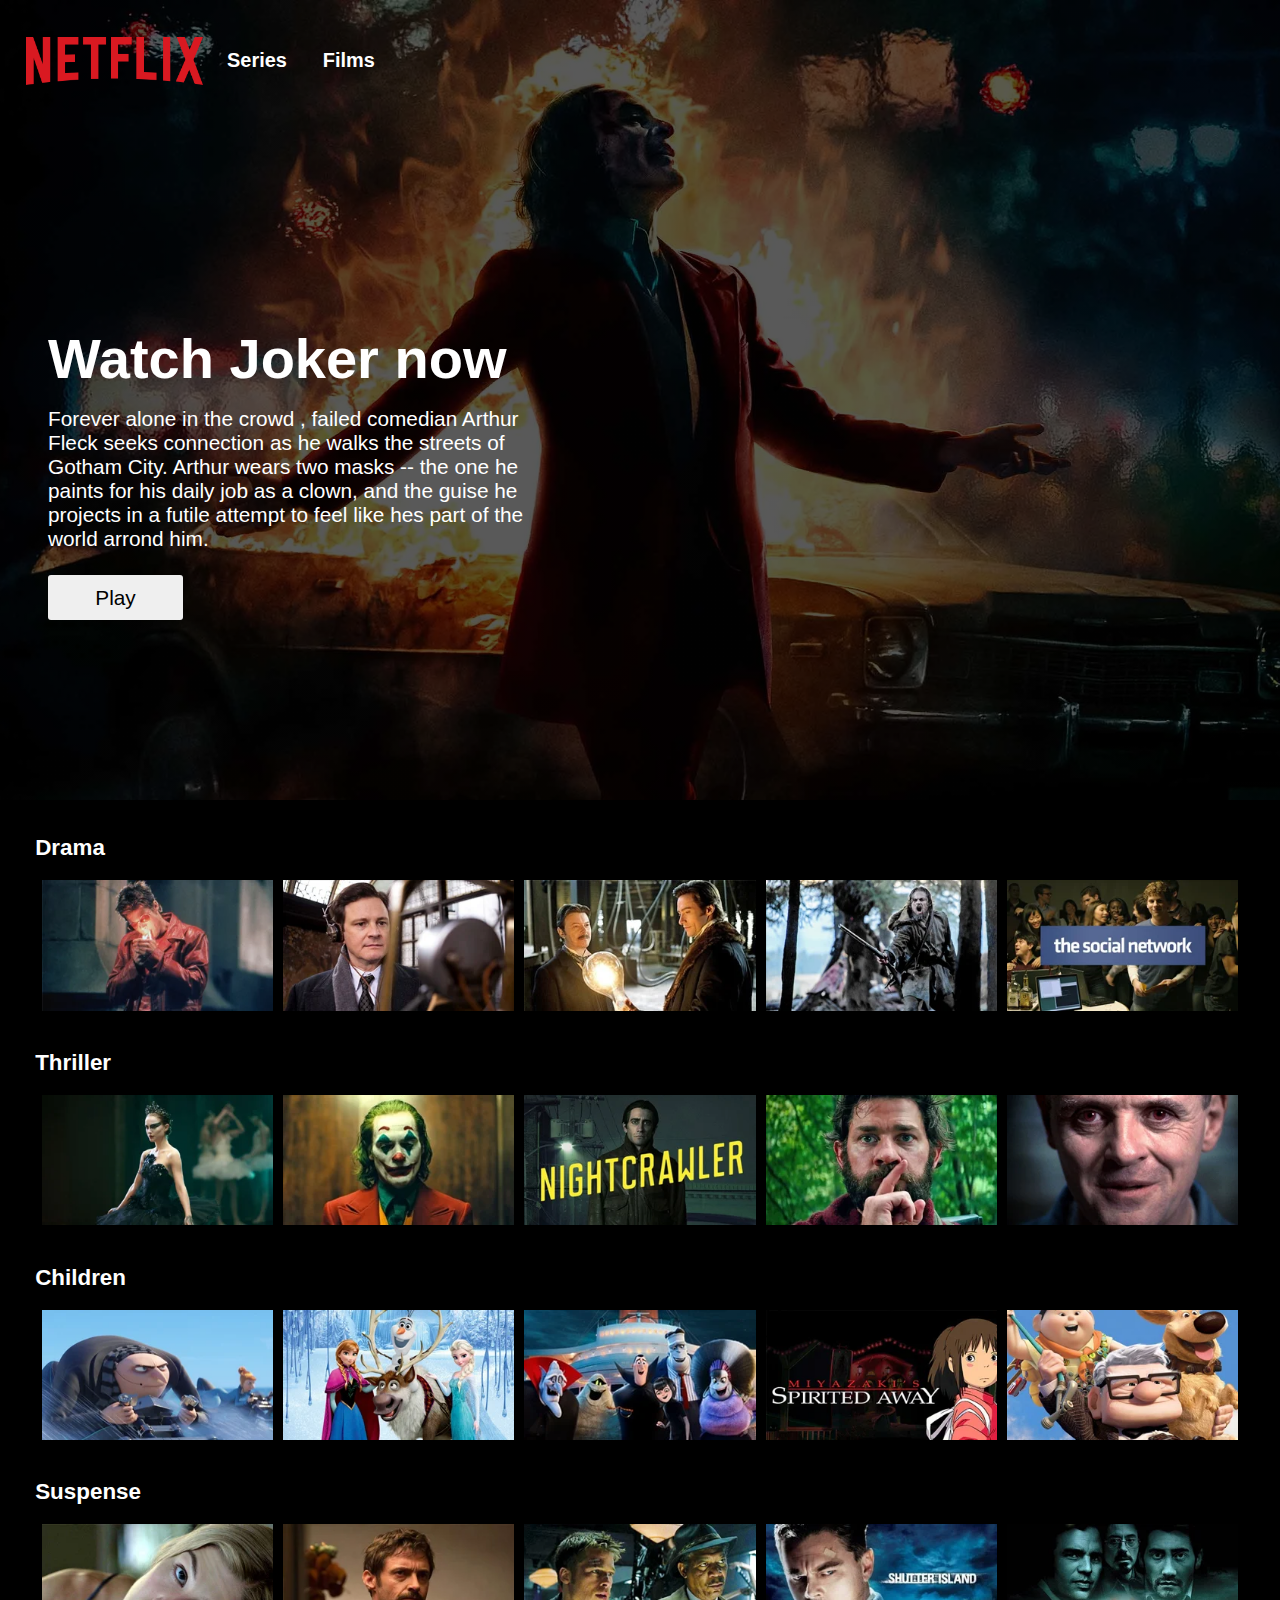
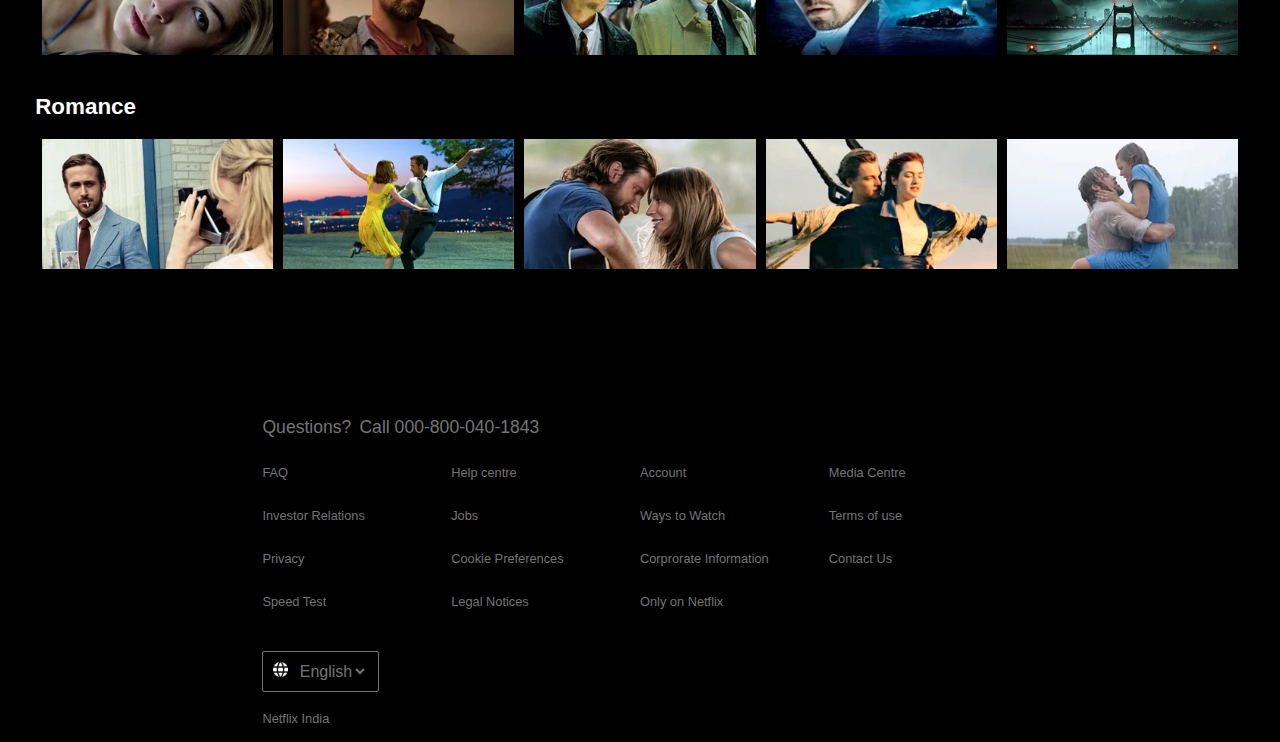
==== browse.html @ cbe73e8a "initial commit" ====
<!DOCTYPE html>
<html lang="en">
  <head>
    <meta charset="UTF-8" />
    <meta http-equiv="X-UA-Compatible" content="IE=edge" />
    <meta name="viewport" content="width=device-width, initial-scale=1.0" />
    <title>Browse</title>
    <link rel="stylesheet" href="browse_style.css" />
    <link rel="shortcut icon" href="img/favicon.png" type="image/x-icon" />
  </head>
  <body>
    <video src="vid/net_video.mp4" controls class="vid" id="video1"></video>
    <div class="overlay" id="over"></div>
    <div class="upper_bod">
      <header class="nav container-flex">
        <a href="index.html" class="logo">
          <img src="img/logo.png" alt="netflix" />
        </a>
        <div class="series_opt">
          <a href=""><h5>Series</h5></a>
        </div>
        <div class="film_opt">
          <a href=""><h5>Films</h5></a>
        </div>
      </header>
      <section class="head_con">
        <div class="top-content">
          <div class="main_head">
            <h1>Watch Joker now</h1>
          </div>
          <div class="desc">
            <p>
              Forever alone in the crowd , failed comedian Arthur Fleck seeks
              connection as he walks the streets of Gotham City. Arthur wears
              two masks -- the one he paints for his daily job as a clown, and
              the guise he projects in a futile attempt to feel like hes part of
              the world arrond him.
            </p>
          </div>
          <div class="vplay">
            <input type="button" value="Play" class="play_vid" />
          </div>
        </div>
      </section>
    </div>

    <div class="movie_sec">
      <section class="Drama">
        <div class="sec_header">
          <h3>Drama</h3>
        </div>
        <div class="film_sec">
          <div class="mov_img">
            <img src="img/films/drama/fc.webp" alt="" class="vplay" />
          </div>
          <div class="mov_img">
            <img src="img/films/drama/ks.webp" alt="" class="vplay" />
          </div>
          <div class="mov_img">
            <img src="img/films/drama/tp.webp" alt="" class="vplay" />
          </div>
          <div class="mov_img">
            <img src="img/films/drama/tr.webp" alt="" class="vplay" />
          </div>
          <div class="mov_img">
            <img src="img/films/drama/tsn.webp" alt="" class="vplay" />
          </div>
        </div>
      </section>
      <section class="Thriller">
        <div class="sec_header">
          <h3>Thriller</h3>
        </div>
        <div class="film_sec">
          <div class="mov_img">
            <img src="img/films/thrill/bs.webp" alt="" class="vplay" />
          </div>
          <div class="mov_img">
            <img src="img/films/thrill/jk.webp" alt="" class="vplay" />
          </div>
          <div class="mov_img">
            <img src="img/films/thrill/nc.webp" alt="" class="vplay" />
          </div>
          <div class="mov_img">
            <img src="img/films/thrill/qp.webp" alt="" class="vplay" />
          </div>
          <div class="mov_img">
            <img src="img/films/thrill/sotl.webp" alt="" class="vplay" />
          </div>
        </div>
      </section>
      <section class="Children">
        <div class="sec_header">
          <h3>Children</h3>
        </div>
        <div class="film_sec">
          <div class="mov_img">
            <img src="img/films/children/desc.webp" alt="" class="vplay" />
          </div>
          <div class="mov_img">
            <img src="img/films/children/frozen.webp" alt="" class="vplay" />
          </div>
          <div class="mov_img">
            <img src="img/films/children/small.webp" alt="" class="vplay" />
          </div>
          <div class="mov_img">
            <img src="img/films/children/spa.webp" alt="" class="vplay" />
          </div>
          <div class="mov_img">
            <img src="img/films/children/up.webp" alt="" class="vplay" />
          </div>
        </div>
      </section>
      <section class="Suspense">
        <div class="sec_header">
          <h3>Suspense</h3>
        </div>
        <div class="film_sec">
          <div class="mov_img">
            <img src="img/films/sus/gg.webp" alt="" class="vplay" />
          </div>
          <div class="mov_img">
            <img src="img/films/sus/pr.webp" alt="" class="vplay" />
          </div>
          <div class="mov_img">
            <img src="img/films/sus/seven.webp" alt="" class="vplay" />
          </div>
          <div class="mov_img">
            <img src="img/films/sus/si.webp" alt="" class="vplay" />
          </div>
          <div class="mov_img">
            <img src="img/films/sus/zod.webp" alt="" class="vplay" />
          </div>
        </div>
      </section>
      <section class="Romance">
        <div class="sec_header">
          <h3>Romance</h3>
        </div>
        <div class="film_sec">
          <div class="mov_img">
            <img src="img/films/rom/bv.webp" alt="" class="vplay" />
          </div>
          <div class="mov_img">
            <img src="img/films/rom/lll.webp" alt="" class="vplay" />
          </div>
          <div class="mov_img">
            <img src="img/films/rom/small.webp" alt="" class="vplay" />
          </div>
          <div class="mov_img">
            <img src="img/films/rom/titanic.webp" alt="" class="vplay" />
          </div>
          <div class="mov_img">
            <img src="img/films/rom/tn.webp" alt="" class="vplay" />
          </div>
        </div>
      </section>
    </div>

    <footer class="browse_foot">
      <div class="foot-contain">
        <div class="contact2 container-flex">
          <div>Questions?</div>
          <div>Call <a href="">000-800-040-1843</a></div>
        </div>
        <br />
        <div class="foot-list container-flex">
          <div class="foot-item">
            <a href="">FAQ</a>
          </div>
          <div class="foot-item">
            <a href="">Help centre</a>
          </div>
          <div class="foot-item">
            <a href="">Account</a>
          </div>
          <div class="foot-item">
            <a href="">Media Centre</a>
          </div>
          <div class="foot-item">
            <a href="">Investor Relations</a>
          </div>
          <div class="foot-item">
            <a href="">Jobs</a>
          </div>
          <div class="foot-item">
            <a href="">Ways to Watch</a>
          </div>
          <div class="foot-item">
            <a href="">Terms of use</a>
          </div>
          <div class="foot-item">
            <a href="">Privacy</a>
          </div>
          <div class="foot-item">
            <a href="">Cookie Preferences</a>
          </div>
          <div class="foot-item">
            <a href="">Corprorate Information</a>
          </div>
          <div class="foot-item">
            <a href="">Contact Us</a>
          </div>
          <div class="foot-item">
            <a href="">Speed Test</a>
          </div>
          <div class="foot-item">
            <a href="">Legal Notices</a>
          </div>
          <div class="foot-item">
            <a href="">Only on Netflix</a>
          </div>
        </div>
        <div class="lang_sel2">
          <div class="lang2 lang-flex">
            <img src="img/glob_log.png" alt="" />
            <select name="language" id="lang" class="sel_lan">
              <option value="eng">English</option>
              <option value="hin">Hindi</option>
            </select>
          </div>
        </div>
        <p>Netflix India</p>
      </div>
    </footer>
    <script src="browse_dom.js"></script>
  </body>
</html>
---- browse_style.css ----
@import url("https://fonts.googleapis.com/css2?family=Roboto:wght@300;400;500;700&display=swap");
:root {
  --primary: rgba(0, 0, 0, 0.65);
  --secondary: rgba(0, 0, 0, 0.65);
  --colorone: rgb(0, 0, 0);
  --colotwo: rgb(67, 67, 67);
}

* {
  color: white;
  text-align: center;
  font-family: sans-serif;
}

body {
  background: black;
  margin: 0;
  width: 100%;
}

.container-flex {
  display: flex;
  flex-wrap: wrap;
  justify-content: space-between;
}

.vid {
  display: none;
  position: fixed;
  top: 15%;
  left: 17.5%;
  width: 65%;
  z-index: 10;
  border: 1px solid white;
  border-radius: 5px;
}

.overlay {
  display: none;
  position: fixed;
  width: 100%;
  height: 100%;
  background: linear-gradient(45deg, var(--colorone), var(--colotwo));
  opacity: 80%;
  z-index: 2;
}

.upper_bod {
  background: linear-gradient(90deg, var(--primary), var(--secondary)),
    url("img/joker1.webp") no-repeat center center;
  background-size: cover;
  margin-bottom: 8px;
  width: 100%;
  height: 800px;
}

/* navigation */
.nav {
  width: 96%;
  max-width: 1615px;
  height: 3rem;
  margin: auto;
  padding: 1em 0;
  align-items: center;
  justify-content: flex-start;
}

.nav .logo,
.series_opt,
.film_opt {
  margin-right: 1.5em;
}

.nav .logo {
  height: inherit;
}

.nav .logo img {
  height: inherit;
}

.nav .film_opt,
.series_opt {
  font-size: 1.5em;
  font-weight: 300;
}

.nav .film_opt a,
.series_opt a {
  text-decoration: none;
}

/* main content display on top */

.upper_bod .head_con {
  width: 100%;
  height: 500px;
}

.head_con .top-content {
  width: 40%;
  margin-top: 15rem;
  margin-left: 1.5rem;
  height: 300px;
  display: flex;
  flex-direction: column;
  justify-content: flex-end;
  align-items: flex-start;
  padding: 0 1.5rem 1rem 1.5rem;
}

.upper_bod .top-content div h1,
p {
  text-align: left;
  margin: 0;
}

.upper_bod .top-content div h1 {
  font-size: 3.5rem;
  margin-bottom: 1rem;
}

.upper_bod .top-content div p {
  font-size: 1.3rem;
  margin-bottom: 1.5rem;
}

.upper_bod .top-content .vplay {
  width: 20%;
  height: 15%;
}

.upper_bod .top-content .vplay input {
  min-width: 135px;
  min-height: 45px;
  width: 100%;
  height: 100%;
  color: black;
  padding: 0.5rem;
  font-size: 1.3rem;
  border: none;
  border-radius: 3px;
}

.upper_bod .top-content .vplay input:hover {
  cursor: pointer;
}

/* subsections of movies */

.movie_sec {
  width: 100%;
  /* border: 1px solid white; */
  margin-bottom: 8rem;
}

.movie_sec section {
  width: 95%;
  margin: auto;
  margin-top: 2em;
}
.movie_sec section .sec_header {
  padding: 0.2rem;
  margin-bottom: 1rem;
}

.movie_sec section .sec_header h3 {
  text-align: left;
  font-size: 1.4rem;
  margin: 0;
}

.movie_sec section .film_sec {
  display: flex;
  flex-wrap: wrap;
  justify-content: space-evenly;
}

.movie_sec section .film_sec .mov_img {
  /* margin-right: 0.7rem; */
  width: 19%;
  min-width: 230px;
}

.movie_sec section .film_sec .mov_img img {
  width: 100%;
}

.movie_sec section .film_sec .mov_img .vplay:hover {
  cursor: pointer;
}

/* footer */
.browse_foot {
  margin: 0;
  height: 17.5rem;
}

.browse_foot .foot-contain {
  width: 59%;
  margin: auto;
  padding: 1rem;
}

.browse_foot .foot-contain .contact2 {
  flex-wrap: wrap;
  justify-content: flex-start;
}

.browse_foot .foot-contain .contact2 div {
  color: #757575;
  margin-right: 0.5rem;
  margin-bottom: 0.4rem;
  font-size: 1.1rem;
}

.browse_foot .foot-contain .contact2 div a {
  text-decoration: none;
  color: #757575;
}

.browse_foot .foot-contain .contact2 div a:hover {
  text-decoration: underline;
}

.browse_foot .foot-contain .foot-list {
  /* border: 1px solid white; */
  justify-content: flex-start;
  margin-bottom: 1rem;
}

.browse_foot .foot-contain .foot-item {
  width: 25%;
  height: 2em;
  text-align: left;
  margin-bottom: 0.7rem;
}

.browse_foot .foot-contain .foot-item a {
  text-decoration: none;
  color: #757575;
  font-size: 0.8rem;
  align-items: center;
}
.browse_foot .foot-contain .foot-item a:hover {
  text-decoration: underline;
}

.lang_sel2 {
  width: fit-content;
  border: 1px solid #757575;
  border-radius: 2px;
  padding: 0.6em 0.6em;
}
.lang2 select {
  background: transparent;
}

.lang_sel2 .lang2 img:hover,
.lang_sel2 .lang2 select:hover {
  cursor: pointer;
}

.lang_sel2 .sel_lan {
  border: none;
  color: #757575;
  font-size: 1em;
  text-align: right;
}

.lang_sel2 .lang2 img {
  width: 15px;
  margin-right: 3px;
}

.foot-contain p {
  color: #757575;
  text-align: left;
  margin-top: 1.5em;
  font-size: 0.8em;
}

@media screen and (max-width: 850px) {
  body {
    margin: 0;
    width: 100%;
  }

  .container-flex {
    margin: 0;
    display: flex;
    flex-direction: column;
    justify-content: flex-start;
    align-items: center;
  }

  .upper_bod .nav {
    width: 100%;
    margin: 0;
    justify-content: center;
    flex-direction: column;
  }

  .upper_bod .nav .logo,
  .series_opt,
  .film_opt {
    padding: 0;
  }

  .head_con .top-content {
    width: fit-content;
    height: fit-content;
    flex-direction: column;
    align-items: center;
    padding: 1rem;
    margin: 0;
    margin-top: 3rem;
  }

  .head_con .top-content .desc,
  .main_head {
    width: 95%;
  }

  .head_con .top-content .main_head h1,
  .head_con .top-content .desc p {
    text-align: center;
  }

  .movie_sec section .film_sec {
    justify-content: space-between;
  }

  .browse_foot .foot-contain .foot-list {
    flex-wrap: nowrap;
    align-items: center;
  }

  .browse_foot .foot-contain .foot-list .foot-item {
    text-align: center;
    margin-bottom: 0.5rem;
    padding: 0.5rem;
    width: fit-content;
  }

  .lang_sel2 {
    margin: auto;
  }

  .foot-contain p {
    text-align: center;
  }
}

@media screen and (max-width: 695px) {
  .movie_sec section {
    width: 100%;
  }
  .movie_sec section .sec_header h3 {
    text-align: center;
  }

  .movie_sec section .film_sec {
    align-items: center;
    flex-direction: column;
  }
}
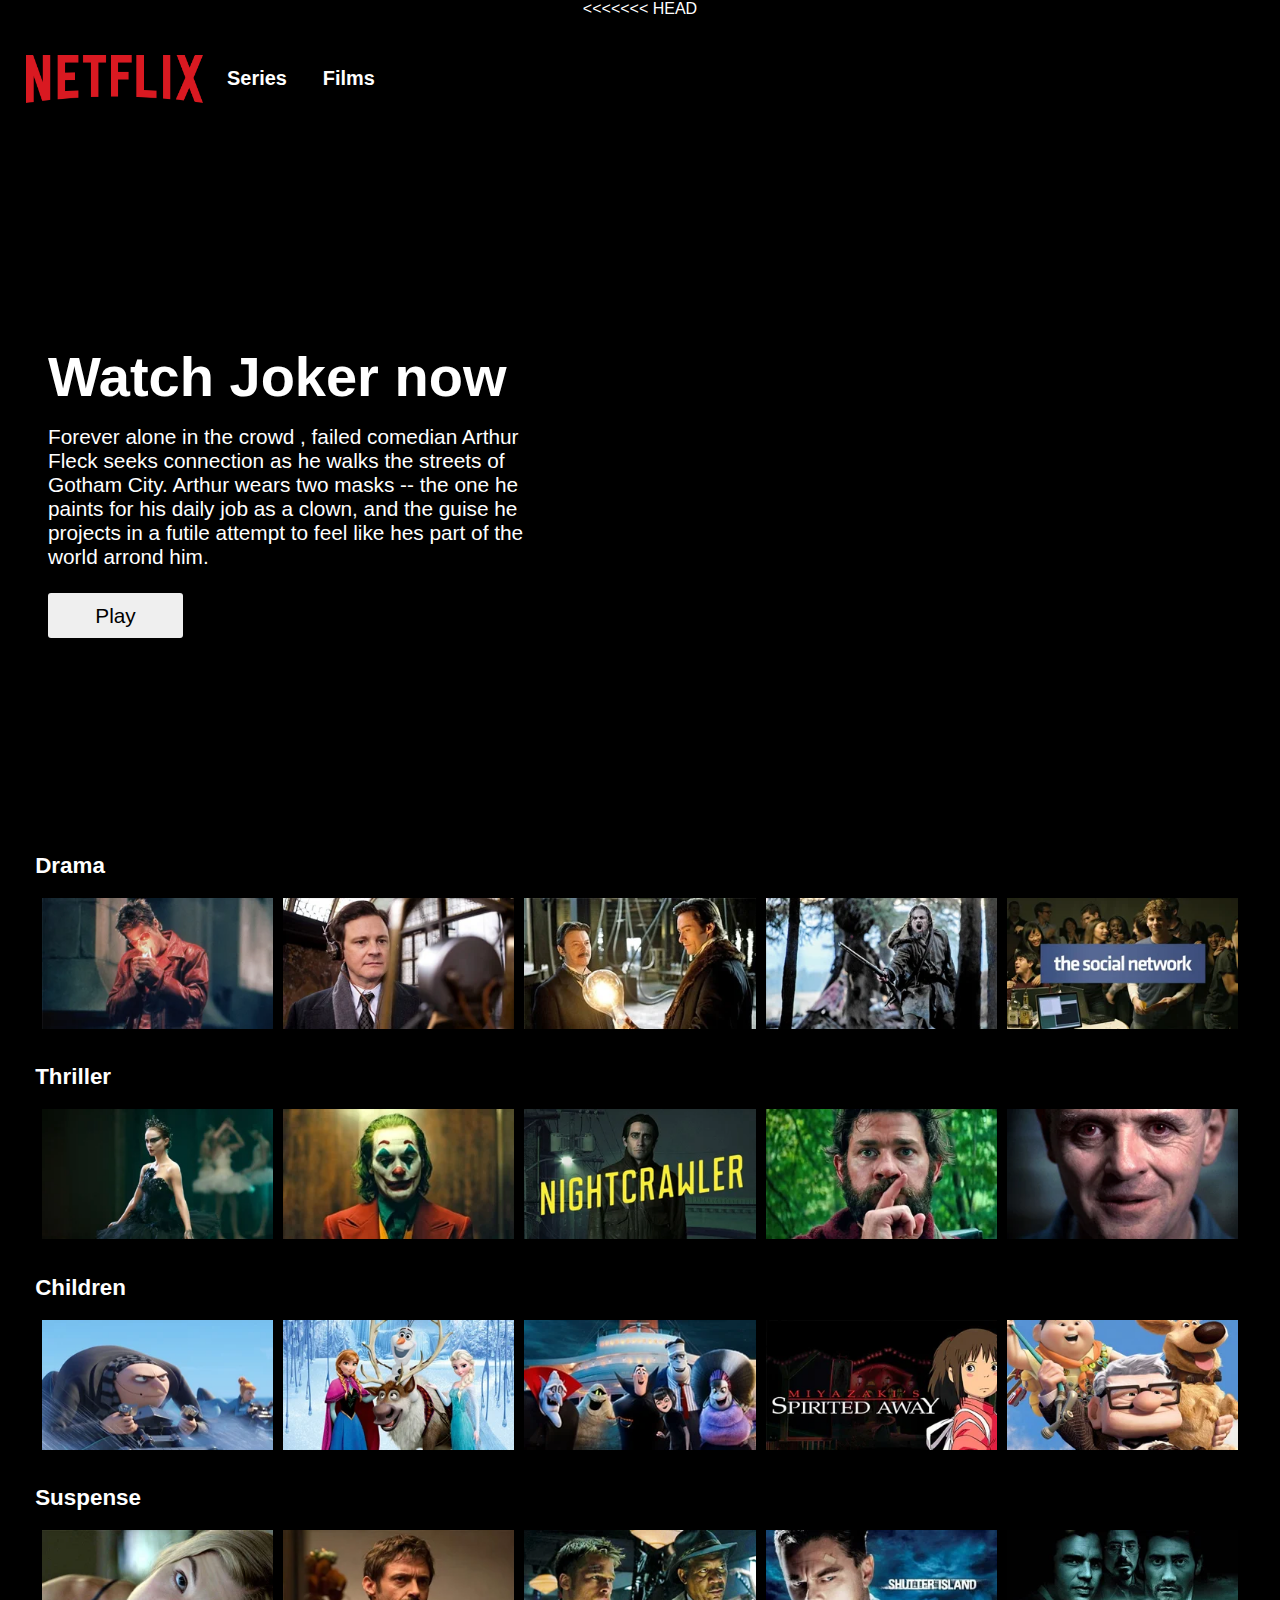
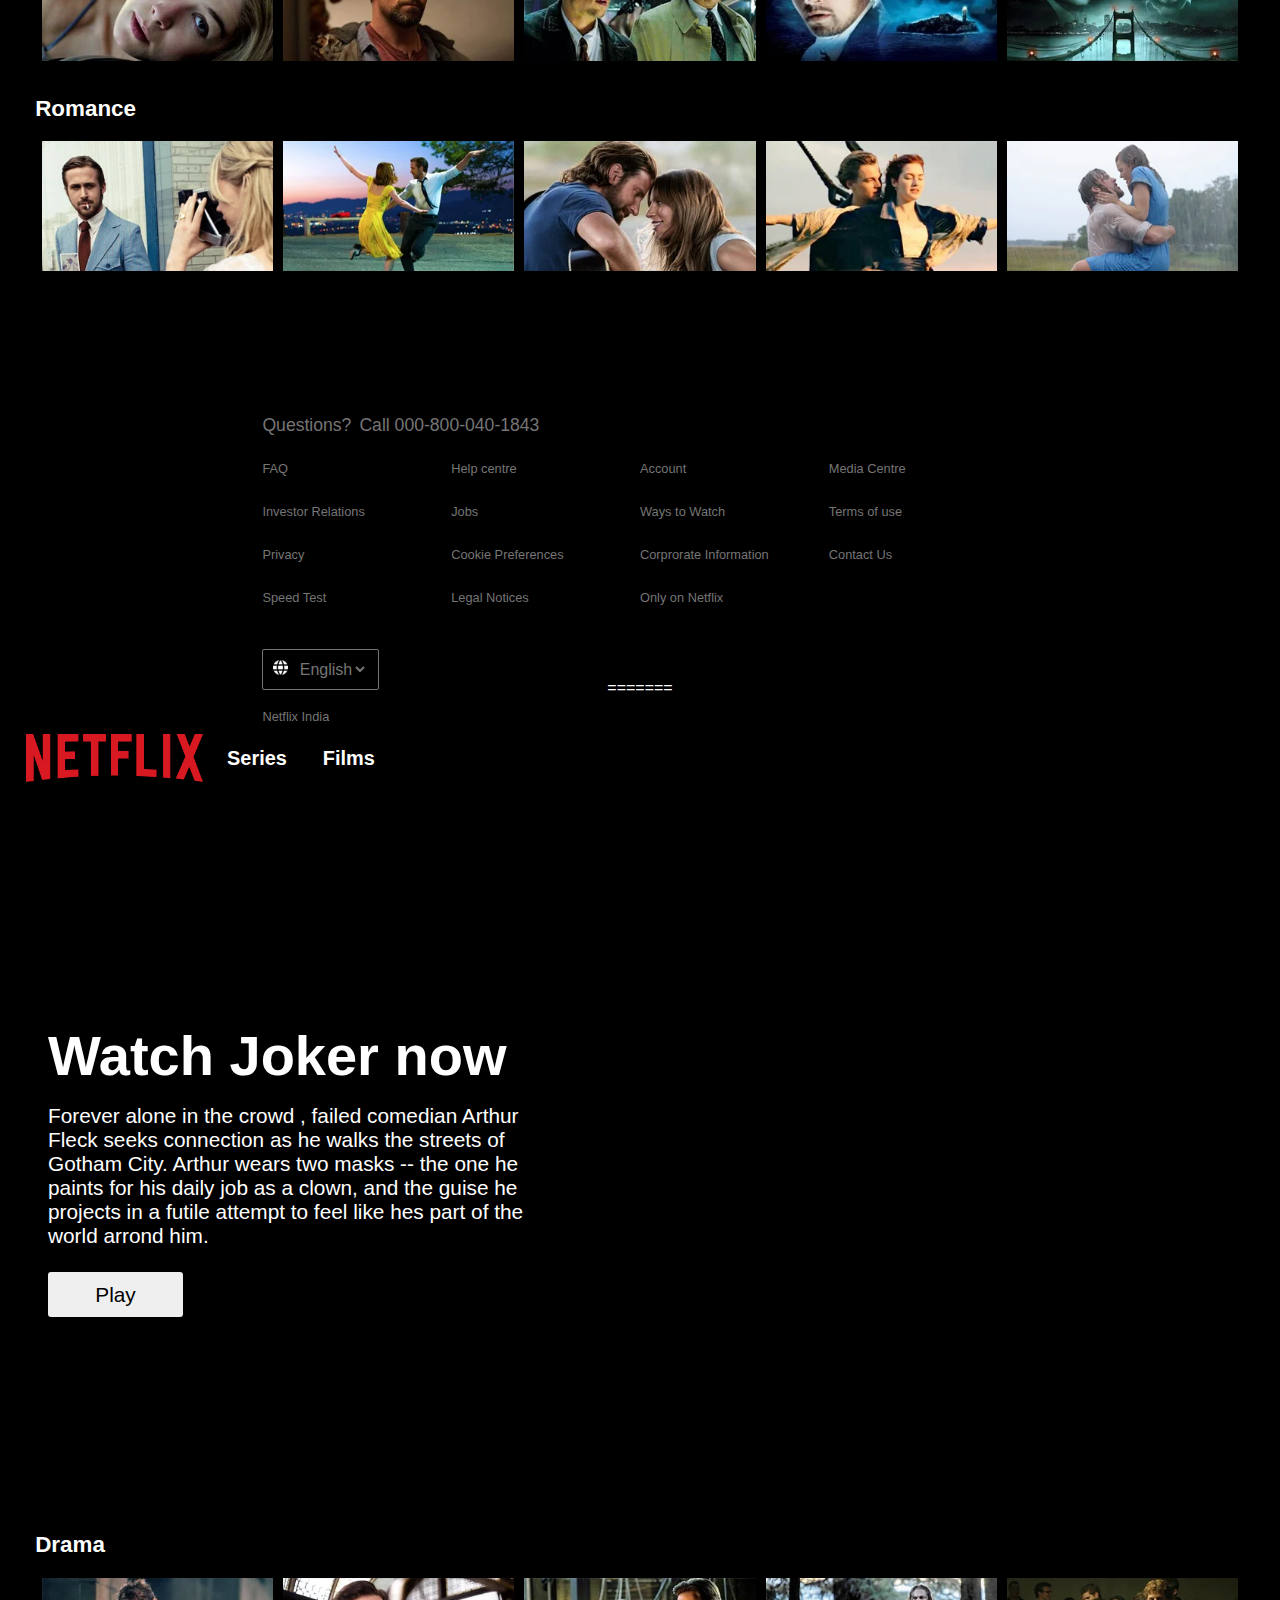
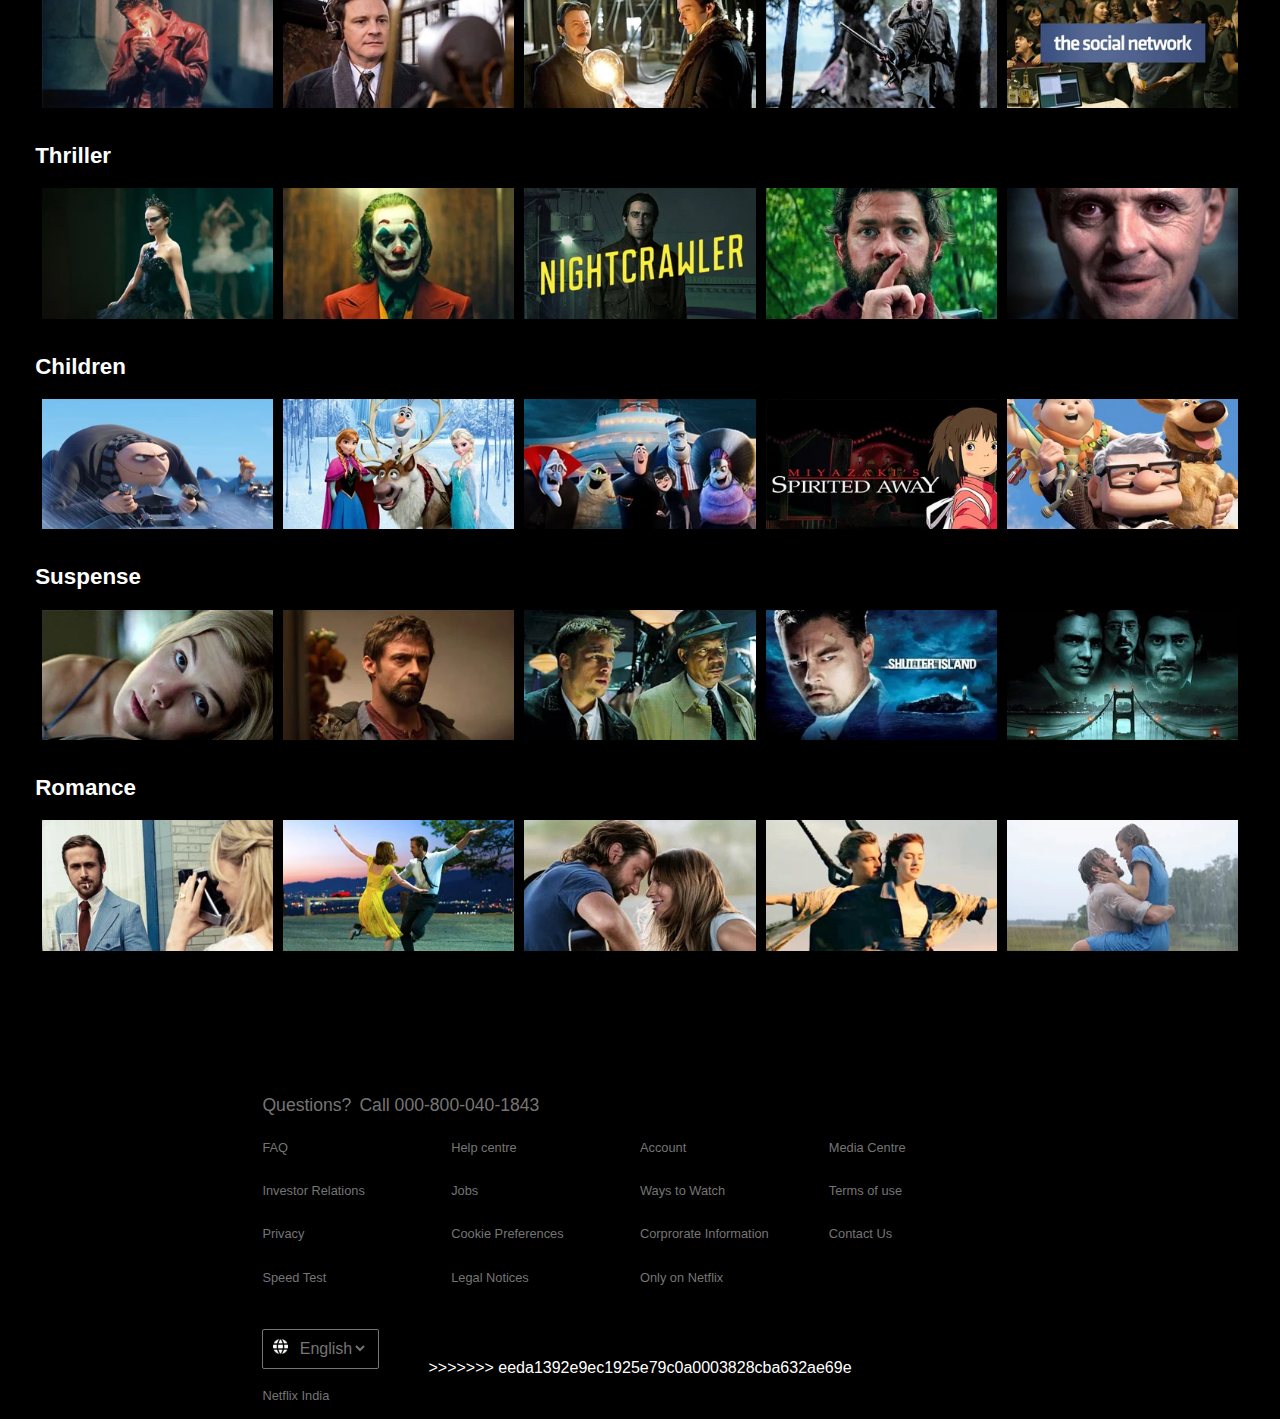
==== commit 2edebe1a: "Merge branch 'main' of github.com:DineshKudva/netflix-frontend-clone" ====
--- a/browse.html
+++ b/browse.html
@@ -1,3 +1,4 @@
+<<<<<<< HEAD
 <!DOCTYPE html>
 <html lang="en">
   <head>
@@ -226,3 +227,233 @@
     <script src="browse_dom.js"></script>
   </body>
 </html>
+=======
+<!DOCTYPE html>
+<html lang="en">
+  <head>
+    <meta charset="UTF-8" />
+    <meta http-equiv="X-UA-Compatible" content="IE=edge" />
+    <meta name="viewport" content="width=device-width, initial-scale=1.0" />
+    <title>Browse</title>
+    <link rel="stylesheet" href="browse_style.css" />
+    <link rel="shortcut icon" href="img/favicon.png" type="image/x-icon" />
+  </head>
+  <body>
+    <video src="vid/net_video.mp4" controls class="vid" id="video1"></video>
+    <div class="overlay" id="over"></div>
+    <div class="upper_bod">
+      <header class="nav container-flex">
+        <a href="index.html" class="logo">
+          <img src="img/logo.png" alt="netflix" />
+        </a>
+        <div class="series_opt">
+          <a href=""><h5>Series</h5></a>
+        </div>
+        <div class="film_opt">
+          <a href=""><h5>Films</h5></a>
+        </div>
+      </header>
+      <section class="head_con">
+        <div class="top-content">
+          <div class="main_head">
+            <h1>Watch Joker now</h1>
+          </div>
+          <div class="desc">
+            <p>
+              Forever alone in the crowd , failed comedian Arthur Fleck seeks
+              connection as he walks the streets of Gotham City. Arthur wears
+              two masks -- the one he paints for his daily job as a clown, and
+              the guise he projects in a futile attempt to feel like hes part of
+              the world arrond him.
+            </p>
+          </div>
+          <div class="vplay">
+            <input type="button" value="Play" class="play_vid" />
+          </div>
+        </div>
+      </section>
+    </div>
+
+    <div class="movie_sec">
+      <section class="Drama">
+        <div class="sec_header">
+          <h3>Drama</h3>
+        </div>
+        <div class="film_sec">
+          <div class="mov_img">
+            <img src="img/films/drama/fc.webp" alt="" class="vplay" />
+          </div>
+          <div class="mov_img">
+            <img src="img/films/drama/ks.webp" alt="" class="vplay" />
+          </div>
+          <div class="mov_img">
+            <img src="img/films/drama/tp.webp" alt="" class="vplay" />
+          </div>
+          <div class="mov_img">
+            <img src="img/films/drama/tr.webp" alt="" class="vplay" />
+          </div>
+          <div class="mov_img">
+            <img src="img/films/drama/tsn.webp" alt="" class="vplay" />
+          </div>
+        </div>
+      </section>
+      <section class="Thriller">
+        <div class="sec_header">
+          <h3>Thriller</h3>
+        </div>
+        <div class="film_sec">
+          <div class="mov_img">
+            <img src="img/films/thrill/bs.webp" alt="" class="vplay" />
+          </div>
+          <div class="mov_img">
+            <img src="img/films/thrill/jk.webp" alt="" class="vplay" />
+          </div>
+          <div class="mov_img">
+            <img src="img/films/thrill/nc.webp" alt="" class="vplay" />
+          </div>
+          <div class="mov_img">
+            <img src="img/films/thrill/qp.webp" alt="" class="vplay" />
+          </div>
+          <div class="mov_img">
+            <img src="img/films/thrill/sotl.webp" alt="" class="vplay" />
+          </div>
+        </div>
+      </section>
+      <section class="Children">
+        <div class="sec_header">
+          <h3>Children</h3>
+        </div>
+        <div class="film_sec">
+          <div class="mov_img">
+            <img src="img/films/children/desc.webp" alt="" class="vplay" />
+          </div>
+          <div class="mov_img">
+            <img src="img/films/children/frozen.webp" alt="" class="vplay" />
+          </div>
+          <div class="mov_img">
+            <img src="img/films/children/small.webp" alt="" class="vplay" />
+          </div>
+          <div class="mov_img">
+            <img src="img/films/children/spa.webp" alt="" class="vplay" />
+          </div>
+          <div class="mov_img">
+            <img src="img/films/children/up.webp" alt="" class="vplay" />
+          </div>
+        </div>
+      </section>
+      <section class="Suspense">
+        <div class="sec_header">
+          <h3>Suspense</h3>
+        </div>
+        <div class="film_sec">
+          <div class="mov_img">
+            <img src="img/films/sus/gg.webp" alt="" class="vplay" />
+          </div>
+          <div class="mov_img">
+            <img src="img/films/sus/pr.webp" alt="" class="vplay" />
+          </div>
+          <div class="mov_img">
+            <img src="img/films/sus/seven.webp" alt="" class="vplay" />
+          </div>
+          <div class="mov_img">
+            <img src="img/films/sus/si.webp" alt="" class="vplay" />
+          </div>
+          <div class="mov_img">
+            <img src="img/films/sus/zod.webp" alt="" class="vplay" />
+          </div>
+        </div>
+      </section>
+      <section class="Romance">
+        <div class="sec_header">
+          <h3>Romance</h3>
+        </div>
+        <div class="film_sec">
+          <div class="mov_img">
+            <img src="img/films/rom/bv.webp" alt="" class="vplay" />
+          </div>
+          <div class="mov_img">
+            <img src="img/films/rom/lll.webp" alt="" class="vplay" />
+          </div>
+          <div class="mov_img">
+            <img src="img/films/rom/small.webp" alt="" class="vplay" />
+          </div>
+          <div class="mov_img">
+            <img src="img/films/rom/titanic.webp" alt="" class="vplay" />
+          </div>
+          <div class="mov_img">
+            <img src="img/films/rom/tn.webp" alt="" class="vplay" />
+          </div>
+        </div>
+      </section>
+    </div>
+
+    <footer class="browse_foot">
+      <div class="foot-contain">
+        <div class="contact2 container-flex">
+          <div>Questions?</div>
+          <div>Call <a href="">000-800-040-1843</a></div>
+        </div>
+        <br />
+        <div class="foot-list container-flex">
+          <div class="foot-item">
+            <a href="">FAQ</a>
+          </div>
+          <div class="foot-item">
+            <a href="">Help centre</a>
+          </div>
+          <div class="foot-item">
+            <a href="">Account</a>
+          </div>
+          <div class="foot-item">
+            <a href="">Media Centre</a>
+          </div>
+          <div class="foot-item">
+            <a href="">Investor Relations</a>
+          </div>
+          <div class="foot-item">
+            <a href="">Jobs</a>
+          </div>
+          <div class="foot-item">
+            <a href="">Ways to Watch</a>
+          </div>
+          <div class="foot-item">
+            <a href="">Terms of use</a>
+          </div>
+          <div class="foot-item">
+            <a href="">Privacy</a>
+          </div>
+          <div class="foot-item">
+            <a href="">Cookie Preferences</a>
+          </div>
+          <div class="foot-item">
+            <a href="">Corprorate Information</a>
+          </div>
+          <div class="foot-item">
+            <a href="">Contact Us</a>
+          </div>
+          <div class="foot-item">
+            <a href="">Speed Test</a>
+          </div>
+          <div class="foot-item">
+            <a href="">Legal Notices</a>
+          </div>
+          <div class="foot-item">
+            <a href="">Only on Netflix</a>
+          </div>
+        </div>
+        <div class="lang_sel2">
+          <div class="lang2 lang-flex">
+            <img src="img/glob_log.png" alt="" />
+            <select name="language" id="lang" class="sel_lan">
+              <option value="eng">English</option>
+              <option value="hin">Hindi</option>
+            </select>
+          </div>
+        </div>
+        <p>Netflix India</p>
+      </div>
+    </footer>
+    <script src="browse_dom.js"></script>
+  </body>
+</html>
+>>>>>>> eeda1392e9ec1925e79c0a0003828cba632ae69e
--- a/browse_style.css
+++ b/browse_style.css
@@ -1,3 +1,4 @@
+<<<<<<< HEAD
 @import url("https://fonts.googleapis.com/css2?family=Roboto:wght@300;400;500;700&display=swap");
 :root {
   --primary: rgba(0, 0, 0, 0.65);
@@ -365,3 +366,372 @@
     flex-direction: column;
   }
 }
+=======
+@import url("https://fonts.googleapis.com/css2?family=Roboto:wght@300;400;500;700&display=swap");
+:root {
+  --primary: rgba(0, 0, 0, 0.65);
+  --secondary: rgba(0, 0, 0, 0.65);
+  --colorone: rgb(0, 0, 0);
+  --colotwo: rgb(67, 67, 67);
+}
+
+* {
+  color: white;
+  text-align: center;
+  font-family: sans-serif;
+}
+
+body {
+  background: black;
+  margin: 0;
+  width: 100%;
+}
+
+.container-flex {
+  display: flex;
+  flex-wrap: wrap;
+  justify-content: space-between;
+}
+
+.vid {
+  display: none;
+  position: fixed;
+  top: 15%;
+  left: 17.5%;
+  width: 65%;
+  z-index: 10;
+  border: 1px solid white;
+  border-radius: 5px;
+}
+
+.overlay {
+  display: none;
+  position: fixed;
+  width: 100%;
+  height: 100%;
+  background: linear-gradient(45deg, var(--colorone), var(--colotwo));
+  opacity: 80%;
+  z-index: 2;
+}
+
+.upper_bod {
+  background: linear-gradient(90deg, var(--primary), var(--secondary)),
+    url("img/joker1.webp") no-repeat center center;
+  background-size: cover;
+  margin-bottom: 8px;
+  width: 100%;
+  height: 800px;
+}
+
+/* navigation */
+.nav {
+  width: 96%;
+  max-width: 1615px;
+  height: 3rem;
+  margin: auto;
+  padding: 1em 0;
+  align-items: center;
+  justify-content: flex-start;
+}
+
+.nav .logo,
+.series_opt,
+.film_opt {
+  margin-right: 1.5em;
+}
+
+.nav .logo {
+  height: inherit;
+}
+
+.nav .logo img {
+  height: inherit;
+}
+
+.nav .film_opt,
+.series_opt {
+  font-size: 1.5em;
+  font-weight: 300;
+}
+
+.nav .film_opt a,
+.series_opt a {
+  text-decoration: none;
+}
+
+/* main content display on top */
+
+.upper_bod .head_con {
+  width: 100%;
+  height: 500px;
+}
+
+.head_con .top-content {
+  width: 40%;
+  margin-top: 15rem;
+  margin-left: 1.5rem;
+  height: 300px;
+  display: flex;
+  flex-direction: column;
+  justify-content: flex-end;
+  align-items: flex-start;
+  padding: 0 1.5rem 1rem 1.5rem;
+}
+
+.upper_bod .top-content div h1,
+p {
+  text-align: left;
+  margin: 0;
+}
+
+.upper_bod .top-content div h1 {
+  font-size: 3.5rem;
+  margin-bottom: 1rem;
+}
+
+.upper_bod .top-content div p {
+  font-size: 1.3rem;
+  margin-bottom: 1.5rem;
+}
+
+.upper_bod .top-content .vplay {
+  width: 20%;
+  height: 15%;
+}
+
+.upper_bod .top-content .vplay input {
+  min-width: 135px;
+  min-height: 45px;
+  width: 100%;
+  height: 100%;
+  color: black;
+  padding: 0.5rem;
+  font-size: 1.3rem;
+  border: none;
+  border-radius: 3px;
+}
+
+.upper_bod .top-content .vplay input:hover {
+  cursor: pointer;
+}
+
+/* subsections of movies */
+
+.movie_sec {
+  width: 100%;
+  /* border: 1px solid white; */
+  margin-bottom: 8rem;
+}
+
+.movie_sec section {
+  width: 95%;
+  margin: auto;
+  margin-top: 2em;
+}
+.movie_sec section .sec_header {
+  padding: 0.2rem;
+  margin-bottom: 1rem;
+}
+
+.movie_sec section .sec_header h3 {
+  text-align: left;
+  font-size: 1.4rem;
+  margin: 0;
+}
+
+.movie_sec section .film_sec {
+  display: flex;
+  flex-wrap: wrap;
+  justify-content: space-evenly;
+}
+
+.movie_sec section .film_sec .mov_img {
+  /* margin-right: 0.7rem; */
+  width: 19%;
+  min-width: 230px;
+}
+
+.movie_sec section .film_sec .mov_img img {
+  width: 100%;
+}
+
+.movie_sec section .film_sec .mov_img .vplay:hover {
+  cursor: pointer;
+}
+
+/* footer */
+.browse_foot {
+  margin: 0;
+  height: 17.5rem;
+}
+
+.browse_foot .foot-contain {
+  width: 59%;
+  margin: auto;
+  padding: 1rem;
+}
+
+.browse_foot .foot-contain .contact2 {
+  flex-wrap: wrap;
+  justify-content: flex-start;
+}
+
+.browse_foot .foot-contain .contact2 div {
+  color: #757575;
+  margin-right: 0.5rem;
+  margin-bottom: 0.4rem;
+  font-size: 1.1rem;
+}
+
+.browse_foot .foot-contain .contact2 div a {
+  text-decoration: none;
+  color: #757575;
+}
+
+.browse_foot .foot-contain .contact2 div a:hover {
+  text-decoration: underline;
+}
+
+.browse_foot .foot-contain .foot-list {
+  /* border: 1px solid white; */
+  justify-content: flex-start;
+  margin-bottom: 1rem;
+}
+
+.browse_foot .foot-contain .foot-item {
+  width: 25%;
+  height: 2em;
+  text-align: left;
+  margin-bottom: 0.7rem;
+}
+
+.browse_foot .foot-contain .foot-item a {
+  text-decoration: none;
+  color: #757575;
+  font-size: 0.8rem;
+  align-items: center;
+}
+.browse_foot .foot-contain .foot-item a:hover {
+  text-decoration: underline;
+}
+
+.lang_sel2 {
+  width: fit-content;
+  border: 1px solid #757575;
+  border-radius: 2px;
+  padding: 0.6em 0.6em;
+}
+.lang2 select {
+  background: transparent;
+}
+
+.lang_sel2 .lang2 img:hover,
+.lang_sel2 .lang2 select:hover {
+  cursor: pointer;
+}
+
+.lang_sel2 .sel_lan {
+  border: none;
+  color: #757575;
+  font-size: 1em;
+  text-align: right;
+}
+
+.lang_sel2 .lang2 img {
+  width: 15px;
+  margin-right: 3px;
+}
+
+.foot-contain p {
+  color: #757575;
+  text-align: left;
+  margin-top: 1.5em;
+  font-size: 0.8em;
+}
+
+@media screen and (max-width: 850px) {
+  body {
+    margin: 0;
+    width: 100%;
+  }
+
+  .container-flex {
+    margin: 0;
+    display: flex;
+    flex-direction: column;
+    justify-content: flex-start;
+    align-items: center;
+  }
+
+  .upper_bod .nav {
+    width: 100%;
+    margin: 0;
+    justify-content: center;
+    flex-direction: column;
+  }
+
+  .upper_bod .nav .logo,
+  .series_opt,
+  .film_opt {
+    padding: 0;
+  }
+
+  .head_con .top-content {
+    width: fit-content;
+    height: fit-content;
+    flex-direction: column;
+    align-items: center;
+    padding: 1rem;
+    margin: 0;
+    margin-top: 3rem;
+  }
+
+  .head_con .top-content .desc,
+  .main_head {
+    width: 95%;
+  }
+
+  .head_con .top-content .main_head h1,
+  .head_con .top-content .desc p {
+    text-align: center;
+  }
+
+  .movie_sec section .film_sec {
+    justify-content: space-between;
+  }
+
+  .browse_foot .foot-contain .foot-list {
+    flex-wrap: nowrap;
+    align-items: center;
+  }
+
+  .browse_foot .foot-contain .foot-list .foot-item {
+    text-align: center;
+    margin-bottom: 0.5rem;
+    padding: 0.5rem;
+    width: fit-content;
+  }
+
+  .lang_sel2 {
+    margin: auto;
+  }
+
+  .foot-contain p {
+    text-align: center;
+  }
+}
+
+@media screen and (max-width: 695px) {
+  .movie_sec section {
+    width: 100%;
+  }
+  .movie_sec section .sec_header h3 {
+    text-align: center;
+  }
+
+  .movie_sec section .film_sec {
+    align-items: center;
+    flex-direction: column;
+  }
+}
+>>>>>>> eeda1392e9ec1925e79c0a0003828cba632ae69e
--- a/browse_style.css
+++ b/browse_style.css
@@ -1,3 +1,4 @@
+<<<<<<< HEAD
 @import url("https://fonts.googleapis.com/css2?family=Roboto:wght@300;400;500;700&display=swap");
 :root {
   --primary: rgba(0, 0, 0, 0.65);
@@ -365,3 +366,372 @@
     flex-direction: column;
   }
 }
+=======
+@import url("https://fonts.googleapis.com/css2?family=Roboto:wght@300;400;500;700&display=swap");
+:root {
+  --primary: rgba(0, 0, 0, 0.65);
+  --secondary: rgba(0, 0, 0, 0.65);
+  --colorone: rgb(0, 0, 0);
+  --colotwo: rgb(67, 67, 67);
+}
+
+* {
+  color: white;
+  text-align: center;
+  font-family: sans-serif;
+}
+
+body {
+  background: black;
+  margin: 0;
+  width: 100%;
+}
+
+.container-flex {
+  display: flex;
+  flex-wrap: wrap;
+  justify-content: space-between;
+}
+
+.vid {
+  display: none;
+  position: fixed;
+  top: 15%;
+  left: 17.5%;
+  width: 65%;
+  z-index: 10;
+  border: 1px solid white;
+  border-radius: 5px;
+}
+
+.overlay {
+  display: none;
+  position: fixed;
+  width: 100%;
+  height: 100%;
+  background: linear-gradient(45deg, var(--colorone), var(--colotwo));
+  opacity: 80%;
+  z-index: 2;
+}
+
+.upper_bod {
+  background: linear-gradient(90deg, var(--primary), var(--secondary)),
+    url("img/joker1.webp") no-repeat center center;
+  background-size: cover;
+  margin-bottom: 8px;
+  width: 100%;
+  height: 800px;
+}
+
+/* navigation */
+.nav {
+  width: 96%;
+  max-width: 1615px;
+  height: 3rem;
+  margin: auto;
+  padding: 1em 0;
+  align-items: center;
+  justify-content: flex-start;
+}
+
+.nav .logo,
+.series_opt,
+.film_opt {
+  margin-right: 1.5em;
+}
+
+.nav .logo {
+  height: inherit;
+}
+
+.nav .logo img {
+  height: inherit;
+}
+
+.nav .film_opt,
+.series_opt {
+  font-size: 1.5em;
+  font-weight: 300;
+}
+
+.nav .film_opt a,
+.series_opt a {
+  text-decoration: none;
+}
+
+/* main content display on top */
+
+.upper_bod .head_con {
+  width: 100%;
+  height: 500px;
+}
+
+.head_con .top-content {
+  width: 40%;
+  margin-top: 15rem;
+  margin-left: 1.5rem;
+  height: 300px;
+  display: flex;
+  flex-direction: column;
+  justify-content: flex-end;
+  align-items: flex-start;
+  padding: 0 1.5rem 1rem 1.5rem;
+}
+
+.upper_bod .top-content div h1,
+p {
+  text-align: left;
+  margin: 0;
+}
+
+.upper_bod .top-content div h1 {
+  font-size: 3.5rem;
+  margin-bottom: 1rem;
+}
+
+.upper_bod .top-content div p {
+  font-size: 1.3rem;
+  margin-bottom: 1.5rem;
+}
+
+.upper_bod .top-content .vplay {
+  width: 20%;
+  height: 15%;
+}
+
+.upper_bod .top-content .vplay input {
+  min-width: 135px;
+  min-height: 45px;
+  width: 100%;
+  height: 100%;
+  color: black;
+  padding: 0.5rem;
+  font-size: 1.3rem;
+  border: none;
+  border-radius: 3px;
+}
+
+.upper_bod .top-content .vplay input:hover {
+  cursor: pointer;
+}
+
+/* subsections of movies */
+
+.movie_sec {
+  width: 100%;
+  /* border: 1px solid white; */
+  margin-bottom: 8rem;
+}
+
+.movie_sec section {
+  width: 95%;
+  margin: auto;
+  margin-top: 2em;
+}
+.movie_sec section .sec_header {
+  padding: 0.2rem;
+  margin-bottom: 1rem;
+}
+
+.movie_sec section .sec_header h3 {
+  text-align: left;
+  font-size: 1.4rem;
+  margin: 0;
+}
+
+.movie_sec section .film_sec {
+  display: flex;
+  flex-wrap: wrap;
+  justify-content: space-evenly;
+}
+
+.movie_sec section .film_sec .mov_img {
+  /* margin-right: 0.7rem; */
+  width: 19%;
+  min-width: 230px;
+}
+
+.movie_sec section .film_sec .mov_img img {
+  width: 100%;
+}
+
+.movie_sec section .film_sec .mov_img .vplay:hover {
+  cursor: pointer;
+}
+
+/* footer */
+.browse_foot {
+  margin: 0;
+  height: 17.5rem;
+}
+
+.browse_foot .foot-contain {
+  width: 59%;
+  margin: auto;
+  padding: 1rem;
+}
+
+.browse_foot .foot-contain .contact2 {
+  flex-wrap: wrap;
+  justify-content: flex-start;
+}
+
+.browse_foot .foot-contain .contact2 div {
+  color: #757575;
+  margin-right: 0.5rem;
+  margin-bottom: 0.4rem;
+  font-size: 1.1rem;
+}
+
+.browse_foot .foot-contain .contact2 div a {
+  text-decoration: none;
+  color: #757575;
+}
+
+.browse_foot .foot-contain .contact2 div a:hover {
+  text-decoration: underline;
+}
+
+.browse_foot .foot-contain .foot-list {
+  /* border: 1px solid white; */
+  justify-content: flex-start;
+  margin-bottom: 1rem;
+}
+
+.browse_foot .foot-contain .foot-item {
+  width: 25%;
+  height: 2em;
+  text-align: left;
+  margin-bottom: 0.7rem;
+}
+
+.browse_foot .foot-contain .foot-item a {
+  text-decoration: none;
+  color: #757575;
+  font-size: 0.8rem;
+  align-items: center;
+}
+.browse_foot .foot-contain .foot-item a:hover {
+  text-decoration: underline;
+}
+
+.lang_sel2 {
+  width: fit-content;
+  border: 1px solid #757575;
+  border-radius: 2px;
+  padding: 0.6em 0.6em;
+}
+.lang2 select {
+  background: transparent;
+}
+
+.lang_sel2 .lang2 img:hover,
+.lang_sel2 .lang2 select:hover {
+  cursor: pointer;
+}
+
+.lang_sel2 .sel_lan {
+  border: none;
+  color: #757575;
+  font-size: 1em;
+  text-align: right;
+}
+
+.lang_sel2 .lang2 img {
+  width: 15px;
+  margin-right: 3px;
+}
+
+.foot-contain p {
+  color: #757575;
+  text-align: left;
+  margin-top: 1.5em;
+  font-size: 0.8em;
+}
+
+@media screen and (max-width: 850px) {
+  body {
+    margin: 0;
+    width: 100%;
+  }
+
+  .container-flex {
+    margin: 0;
+    display: flex;
+    flex-direction: column;
+    justify-content: flex-start;
+    align-items: center;
+  }
+
+  .upper_bod .nav {
+    width: 100%;
+    margin: 0;
+    justify-content: center;
+    flex-direction: column;
+  }
+
+  .upper_bod .nav .logo,
+  .series_opt,
+  .film_opt {
+    padding: 0;
+  }
+
+  .head_con .top-content {
+    width: fit-content;
+    height: fit-content;
+    flex-direction: column;
+    align-items: center;
+    padding: 1rem;
+    margin: 0;
+    margin-top: 3rem;
+  }
+
+  .head_con .top-content .desc,
+  .main_head {
+    width: 95%;
+  }
+
+  .head_con .top-content .main_head h1,
+  .head_con .top-content .desc p {
+    text-align: center;
+  }
+
+  .movie_sec section .film_sec {
+    justify-content: space-between;
+  }
+
+  .browse_foot .foot-contain .foot-list {
+    flex-wrap: nowrap;
+    align-items: center;
+  }
+
+  .browse_foot .foot-contain .foot-list .foot-item {
+    text-align: center;
+    margin-bottom: 0.5rem;
+    padding: 0.5rem;
+    width: fit-content;
+  }
+
+  .lang_sel2 {
+    margin: auto;
+  }
+
+  .foot-contain p {
+    text-align: center;
+  }
+}
+
+@media screen and (max-width: 695px) {
+  .movie_sec section {
+    width: 100%;
+  }
+  .movie_sec section .sec_header h3 {
+    text-align: center;
+  }
+
+  .movie_sec section .film_sec {
+    align-items: center;
+    flex-direction: column;
+  }
+}
+>>>>>>> eeda1392e9ec1925e79c0a0003828cba632ae69e
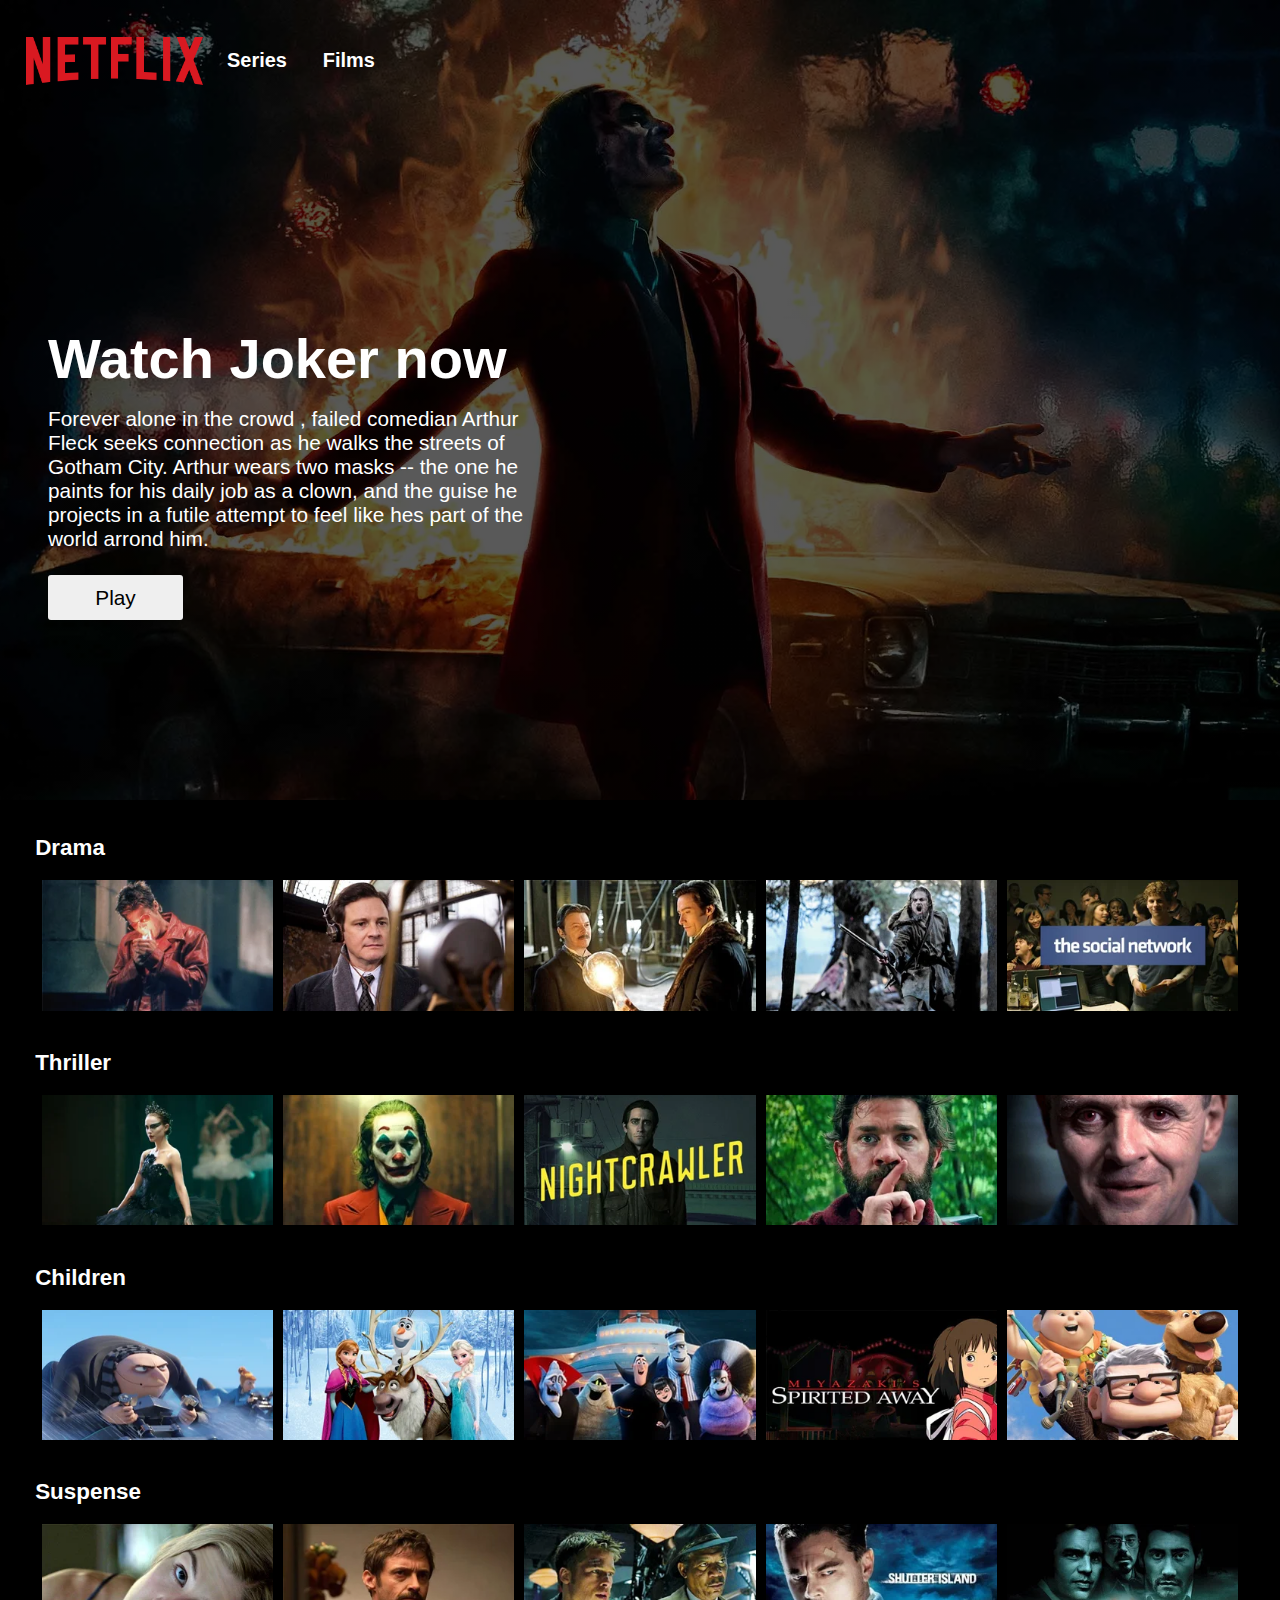
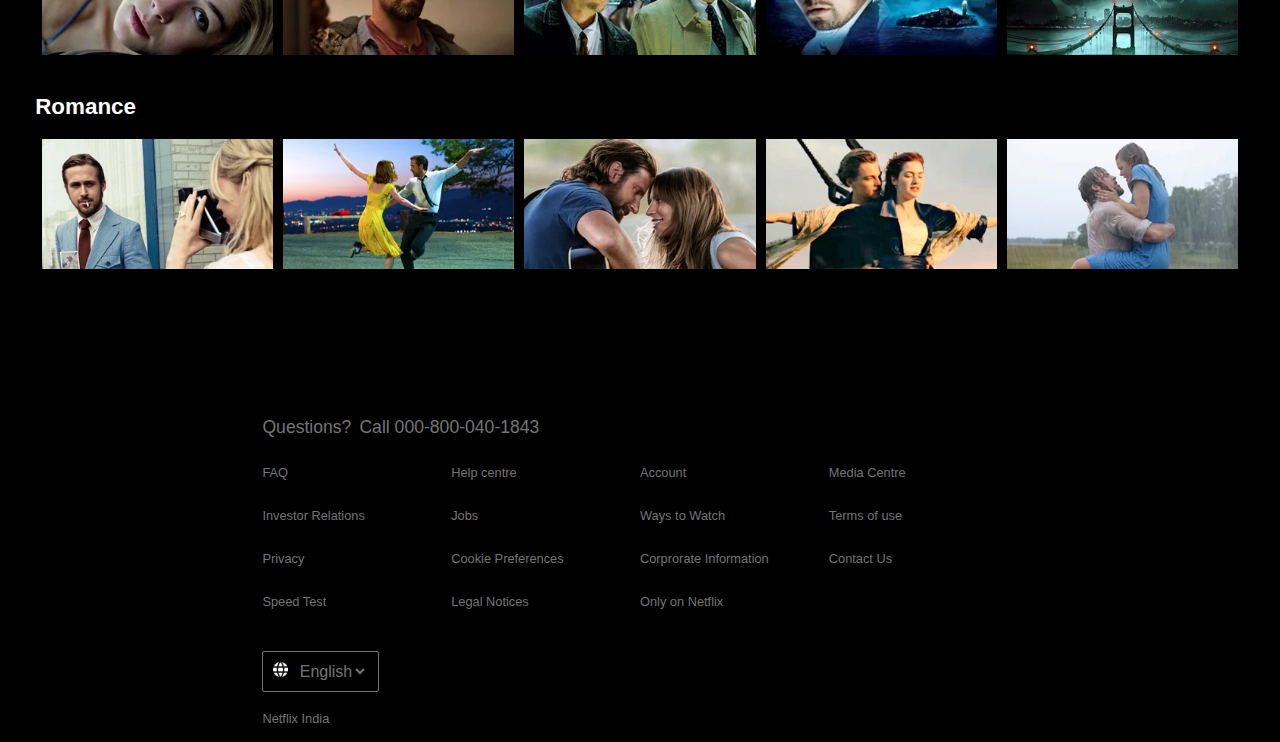
==== commit e4a3d26d: "changes made" ====
--- a/browse.html
+++ b/browse.html
@@ -1,4 +1,3 @@
-<<<<<<< HEAD
 <!DOCTYPE html>
 <html lang="en">
   <head>
@@ -227,233 +226,3 @@
     <script src="browse_dom.js"></script>
   </body>
 </html>
-=======
-<!DOCTYPE html>
-<html lang="en">
-  <head>
-    <meta charset="UTF-8" />
-    <meta http-equiv="X-UA-Compatible" content="IE=edge" />
-    <meta name="viewport" content="width=device-width, initial-scale=1.0" />
-    <title>Browse</title>
-    <link rel="stylesheet" href="browse_style.css" />
-    <link rel="shortcut icon" href="img/favicon.png" type="image/x-icon" />
-  </head>
-  <body>
-    <video src="vid/net_video.mp4" controls class="vid" id="video1"></video>
-    <div class="overlay" id="over"></div>
-    <div class="upper_bod">
-      <header class="nav container-flex">
-        <a href="index.html" class="logo">
-          <img src="img/logo.png" alt="netflix" />
-        </a>
-        <div class="series_opt">
-          <a href=""><h5>Series</h5></a>
-        </div>
-        <div class="film_opt">
-          <a href=""><h5>Films</h5></a>
-        </div>
-      </header>
-      <section class="head_con">
-        <div class="top-content">
-          <div class="main_head">
-            <h1>Watch Joker now</h1>
-          </div>
-          <div class="desc">
-            <p>
-              Forever alone in the crowd , failed comedian Arthur Fleck seeks
-              connection as he walks the streets of Gotham City. Arthur wears
-              two masks -- the one he paints for his daily job as a clown, and
-              the guise he projects in a futile attempt to feel like hes part of
-              the world arrond him.
-            </p>
-          </div>
-          <div class="vplay">
-            <input type="button" value="Play" class="play_vid" />
-          </div>
-        </div>
-      </section>
-    </div>
-
-    <div class="movie_sec">
-      <section class="Drama">
-        <div class="sec_header">
-          <h3>Drama</h3>
-        </div>
-        <div class="film_sec">
-          <div class="mov_img">
-            <img src="img/films/drama/fc.webp" alt="" class="vplay" />
-          </div>
-          <div class="mov_img">
-            <img src="img/films/drama/ks.webp" alt="" class="vplay" />
-          </div>
-          <div class="mov_img">
-            <img src="img/films/drama/tp.webp" alt="" class="vplay" />
-          </div>
-          <div class="mov_img">
-            <img src="img/films/drama/tr.webp" alt="" class="vplay" />
-          </div>
-          <div class="mov_img">
-            <img src="img/films/drama/tsn.webp" alt="" class="vplay" />
-          </div>
-        </div>
-      </section>
-      <section class="Thriller">
-        <div class="sec_header">
-          <h3>Thriller</h3>
-        </div>
-        <div class="film_sec">
-          <div class="mov_img">
-            <img src="img/films/thrill/bs.webp" alt="" class="vplay" />
-          </div>
-          <div class="mov_img">
-            <img src="img/films/thrill/jk.webp" alt="" class="vplay" />
-          </div>
-          <div class="mov_img">
-            <img src="img/films/thrill/nc.webp" alt="" class="vplay" />
-          </div>
-          <div class="mov_img">
-            <img src="img/films/thrill/qp.webp" alt="" class="vplay" />
-          </div>
-          <div class="mov_img">
-            <img src="img/films/thrill/sotl.webp" alt="" class="vplay" />
-          </div>
-        </div>
-      </section>
-      <section class="Children">
-        <div class="sec_header">
-          <h3>Children</h3>
-        </div>
-        <div class="film_sec">
-          <div class="mov_img">
-            <img src="img/films/children/desc.webp" alt="" class="vplay" />
-          </div>
-          <div class="mov_img">
-            <img src="img/films/children/frozen.webp" alt="" class="vplay" />
-          </div>
-          <div class="mov_img">
-            <img src="img/films/children/small.webp" alt="" class="vplay" />
-          </div>
-          <div class="mov_img">
-            <img src="img/films/children/spa.webp" alt="" class="vplay" />
-          </div>
-          <div class="mov_img">
-            <img src="img/films/children/up.webp" alt="" class="vplay" />
-          </div>
-        </div>
-      </section>
-      <section class="Suspense">
-        <div class="sec_header">
-          <h3>Suspense</h3>
-        </div>
-        <div class="film_sec">
-          <div class="mov_img">
-            <img src="img/films/sus/gg.webp" alt="" class="vplay" />
-          </div>
-          <div class="mov_img">
-            <img src="img/films/sus/pr.webp" alt="" class="vplay" />
-          </div>
-          <div class="mov_img">
-            <img src="img/films/sus/seven.webp" alt="" class="vplay" />
-          </div>
-          <div class="mov_img">
-            <img src="img/films/sus/si.webp" alt="" class="vplay" />
-          </div>
-          <div class="mov_img">
-            <img src="img/films/sus/zod.webp" alt="" class="vplay" />
-          </div>
-        </div>
-      </section>
-      <section class="Romance">
-        <div class="sec_header">
-          <h3>Romance</h3>
-        </div>
-        <div class="film_sec">
-          <div class="mov_img">
-            <img src="img/films/rom/bv.webp" alt="" class="vplay" />
-          </div>
-          <div class="mov_img">
-            <img src="img/films/rom/lll.webp" alt="" class="vplay" />
-          </div>
-          <div class="mov_img">
-            <img src="img/films/rom/small.webp" alt="" class="vplay" />
-          </div>
-          <div class="mov_img">
-            <img src="img/films/rom/titanic.webp" alt="" class="vplay" />
-          </div>
-          <div class="mov_img">
-            <img src="img/films/rom/tn.webp" alt="" class="vplay" />
-          </div>
-        </div>
-      </section>
-    </div>
-
-    <footer class="browse_foot">
-      <div class="foot-contain">
-        <div class="contact2 container-flex">
-          <div>Questions?</div>
-          <div>Call <a href="">000-800-040-1843</a></div>
-        </div>
-        <br />
-        <div class="foot-list container-flex">
-          <div class="foot-item">
-            <a href="">FAQ</a>
-          </div>
-          <div class="foot-item">
-            <a href="">Help centre</a>
-          </div>
-          <div class="foot-item">
-            <a href="">Account</a>
-          </div>
-          <div class="foot-item">
-            <a href="">Media Centre</a>
-          </div>
-          <div class="foot-item">
-            <a href="">Investor Relations</a>
-          </div>
-          <div class="foot-item">
-            <a href="">Jobs</a>
-          </div>
-          <div class="foot-item">
-            <a href="">Ways to Watch</a>
-          </div>
-          <div class="foot-item">
-            <a href="">Terms of use</a>
-          </div>
-          <div class="foot-item">
-            <a href="">Privacy</a>
-          </div>
-          <div class="foot-item">
-            <a href="">Cookie Preferences</a>
-          </div>
-          <div class="foot-item">
-            <a href="">Corprorate Information</a>
-          </div>
-          <div class="foot-item">
-            <a href="">Contact Us</a>
-          </div>
-          <div class="foot-item">
-            <a href="">Speed Test</a>
-          </div>
-          <div class="foot-item">
-            <a href="">Legal Notices</a>
-          </div>
-          <div class="foot-item">
-            <a href="">Only on Netflix</a>
-          </div>
-        </div>
-        <div class="lang_sel2">
-          <div class="lang2 lang-flex">
-            <img src="img/glob_log.png" alt="" />
-            <select name="language" id="lang" class="sel_lan">
-              <option value="eng">English</option>
-              <option value="hin">Hindi</option>
-            </select>
-          </div>
-        </div>
-        <p>Netflix India</p>
-      </div>
-    </footer>
-    <script src="browse_dom.js"></script>
-  </body>
-</html>
->>>>>>> eeda1392e9ec1925e79c0a0003828cba632ae69e
--- a/browse_style.css
+++ b/browse_style.css
@@ -1,4 +1,3 @@
-<<<<<<< HEAD
 @import url("https://fonts.googleapis.com/css2?family=Roboto:wght@300;400;500;700&display=swap");
 :root {
   --primary: rgba(0, 0, 0, 0.65);
@@ -366,372 +365,3 @@
     flex-direction: column;
   }
 }
-=======
-@import url("https://fonts.googleapis.com/css2?family=Roboto:wght@300;400;500;700&display=swap");
-:root {
-  --primary: rgba(0, 0, 0, 0.65);
-  --secondary: rgba(0, 0, 0, 0.65);
-  --colorone: rgb(0, 0, 0);
-  --colotwo: rgb(67, 67, 67);
-}
-
-* {
-  color: white;
-  text-align: center;
-  font-family: sans-serif;
-}
-
-body {
-  background: black;
-  margin: 0;
-  width: 100%;
-}
-
-.container-flex {
-  display: flex;
-  flex-wrap: wrap;
-  justify-content: space-between;
-}
-
-.vid {
-  display: none;
-  position: fixed;
-  top: 15%;
-  left: 17.5%;
-  width: 65%;
-  z-index: 10;
-  border: 1px solid white;
-  border-radius: 5px;
-}
-
-.overlay {
-  display: none;
-  position: fixed;
-  width: 100%;
-  height: 100%;
-  background: linear-gradient(45deg, var(--colorone), var(--colotwo));
-  opacity: 80%;
-  z-index: 2;
-}
-
-.upper_bod {
-  background: linear-gradient(90deg, var(--primary), var(--secondary)),
-    url("img/joker1.webp") no-repeat center center;
-  background-size: cover;
-  margin-bottom: 8px;
-  width: 100%;
-  height: 800px;
-}
-
-/* navigation */
-.nav {
-  width: 96%;
-  max-width: 1615px;
-  height: 3rem;
-  margin: auto;
-  padding: 1em 0;
-  align-items: center;
-  justify-content: flex-start;
-}
-
-.nav .logo,
-.series_opt,
-.film_opt {
-  margin-right: 1.5em;
-}
-
-.nav .logo {
-  height: inherit;
-}
-
-.nav .logo img {
-  height: inherit;
-}
-
-.nav .film_opt,
-.series_opt {
-  font-size: 1.5em;
-  font-weight: 300;
-}
-
-.nav .film_opt a,
-.series_opt a {
-  text-decoration: none;
-}
-
-/* main content display on top */
-
-.upper_bod .head_con {
-  width: 100%;
-  height: 500px;
-}
-
-.head_con .top-content {
-  width: 40%;
-  margin-top: 15rem;
-  margin-left: 1.5rem;
-  height: 300px;
-  display: flex;
-  flex-direction: column;
-  justify-content: flex-end;
-  align-items: flex-start;
-  padding: 0 1.5rem 1rem 1.5rem;
-}
-
-.upper_bod .top-content div h1,
-p {
-  text-align: left;
-  margin: 0;
-}
-
-.upper_bod .top-content div h1 {
-  font-size: 3.5rem;
-  margin-bottom: 1rem;
-}
-
-.upper_bod .top-content div p {
-  font-size: 1.3rem;
-  margin-bottom: 1.5rem;
-}
-
-.upper_bod .top-content .vplay {
-  width: 20%;
-  height: 15%;
-}
-
-.upper_bod .top-content .vplay input {
-  min-width: 135px;
-  min-height: 45px;
-  width: 100%;
-  height: 100%;
-  color: black;
-  padding: 0.5rem;
-  font-size: 1.3rem;
-  border: none;
-  border-radius: 3px;
-}
-
-.upper_bod .top-content .vplay input:hover {
-  cursor: pointer;
-}
-
-/* subsections of movies */
-
-.movie_sec {
-  width: 100%;
-  /* border: 1px solid white; */
-  margin-bottom: 8rem;
-}
-
-.movie_sec section {
-  width: 95%;
-  margin: auto;
-  margin-top: 2em;
-}
-.movie_sec section .sec_header {
-  padding: 0.2rem;
-  margin-bottom: 1rem;
-}
-
-.movie_sec section .sec_header h3 {
-  text-align: left;
-  font-size: 1.4rem;
-  margin: 0;
-}
-
-.movie_sec section .film_sec {
-  display: flex;
-  flex-wrap: wrap;
-  justify-content: space-evenly;
-}
-
-.movie_sec section .film_sec .mov_img {
-  /* margin-right: 0.7rem; */
-  width: 19%;
-  min-width: 230px;
-}
-
-.movie_sec section .film_sec .mov_img img {
-  width: 100%;
-}
-
-.movie_sec section .film_sec .mov_img .vplay:hover {
-  cursor: pointer;
-}
-
-/* footer */
-.browse_foot {
-  margin: 0;
-  height: 17.5rem;
-}
-
-.browse_foot .foot-contain {
-  width: 59%;
-  margin: auto;
-  padding: 1rem;
-}
-
-.browse_foot .foot-contain .contact2 {
-  flex-wrap: wrap;
-  justify-content: flex-start;
-}
-
-.browse_foot .foot-contain .contact2 div {
-  color: #757575;
-  margin-right: 0.5rem;
-  margin-bottom: 0.4rem;
-  font-size: 1.1rem;
-}
-
-.browse_foot .foot-contain .contact2 div a {
-  text-decoration: none;
-  color: #757575;
-}
-
-.browse_foot .foot-contain .contact2 div a:hover {
-  text-decoration: underline;
-}
-
-.browse_foot .foot-contain .foot-list {
-  /* border: 1px solid white; */
-  justify-content: flex-start;
-  margin-bottom: 1rem;
-}
-
-.browse_foot .foot-contain .foot-item {
-  width: 25%;
-  height: 2em;
-  text-align: left;
-  margin-bottom: 0.7rem;
-}
-
-.browse_foot .foot-contain .foot-item a {
-  text-decoration: none;
-  color: #757575;
-  font-size: 0.8rem;
-  align-items: center;
-}
-.browse_foot .foot-contain .foot-item a:hover {
-  text-decoration: underline;
-}
-
-.lang_sel2 {
-  width: fit-content;
-  border: 1px solid #757575;
-  border-radius: 2px;
-  padding: 0.6em 0.6em;
-}
-.lang2 select {
-  background: transparent;
-}
-
-.lang_sel2 .lang2 img:hover,
-.lang_sel2 .lang2 select:hover {
-  cursor: pointer;
-}
-
-.lang_sel2 .sel_lan {
-  border: none;
-  color: #757575;
-  font-size: 1em;
-  text-align: right;
-}
-
-.lang_sel2 .lang2 img {
-  width: 15px;
-  margin-right: 3px;
-}
-
-.foot-contain p {
-  color: #757575;
-  text-align: left;
-  margin-top: 1.5em;
-  font-size: 0.8em;
-}
-
-@media screen and (max-width: 850px) {
-  body {
-    margin: 0;
-    width: 100%;
-  }
-
-  .container-flex {
-    margin: 0;
-    display: flex;
-    flex-direction: column;
-    justify-content: flex-start;
-    align-items: center;
-  }
-
-  .upper_bod .nav {
-    width: 100%;
-    margin: 0;
-    justify-content: center;
-    flex-direction: column;
-  }
-
-  .upper_bod .nav .logo,
-  .series_opt,
-  .film_opt {
-    padding: 0;
-  }
-
-  .head_con .top-content {
-    width: fit-content;
-    height: fit-content;
-    flex-direction: column;
-    align-items: center;
-    padding: 1rem;
-    margin: 0;
-    margin-top: 3rem;
-  }
-
-  .head_con .top-content .desc,
-  .main_head {
-    width: 95%;
-  }
-
-  .head_con .top-content .main_head h1,
-  .head_con .top-content .desc p {
-    text-align: center;
-  }
-
-  .movie_sec section .film_sec {
-    justify-content: space-between;
-  }
-
-  .browse_foot .foot-contain .foot-list {
-    flex-wrap: nowrap;
-    align-items: center;
-  }
-
-  .browse_foot .foot-contain .foot-list .foot-item {
-    text-align: center;
-    margin-bottom: 0.5rem;
-    padding: 0.5rem;
-    width: fit-content;
-  }
-
-  .lang_sel2 {
-    margin: auto;
-  }
-
-  .foot-contain p {
-    text-align: center;
-  }
-}
-
-@media screen and (max-width: 695px) {
-  .movie_sec section {
-    width: 100%;
-  }
-  .movie_sec section .sec_header h3 {
-    text-align: center;
-  }
-
-  .movie_sec section .film_sec {
-    align-items: center;
-    flex-direction: column;
-  }
-}
->>>>>>> eeda1392e9ec1925e79c0a0003828cba632ae69e
